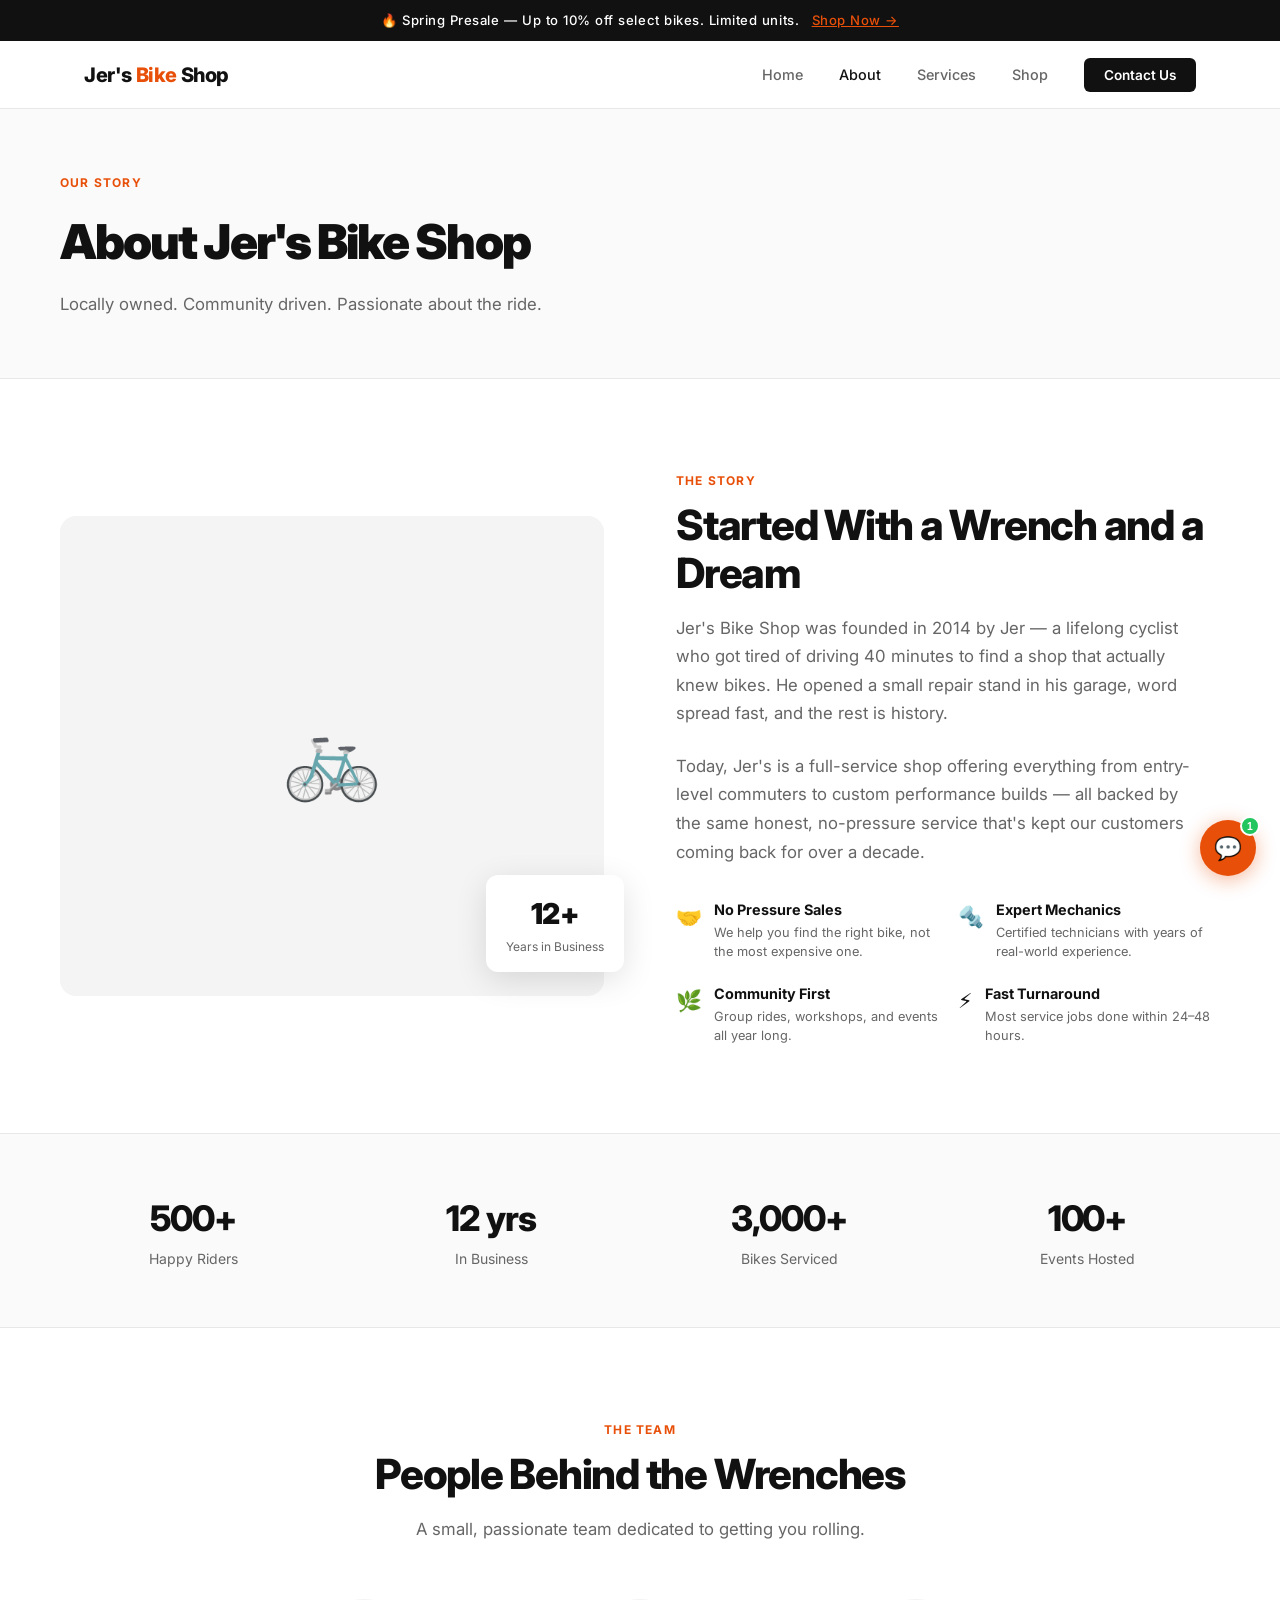
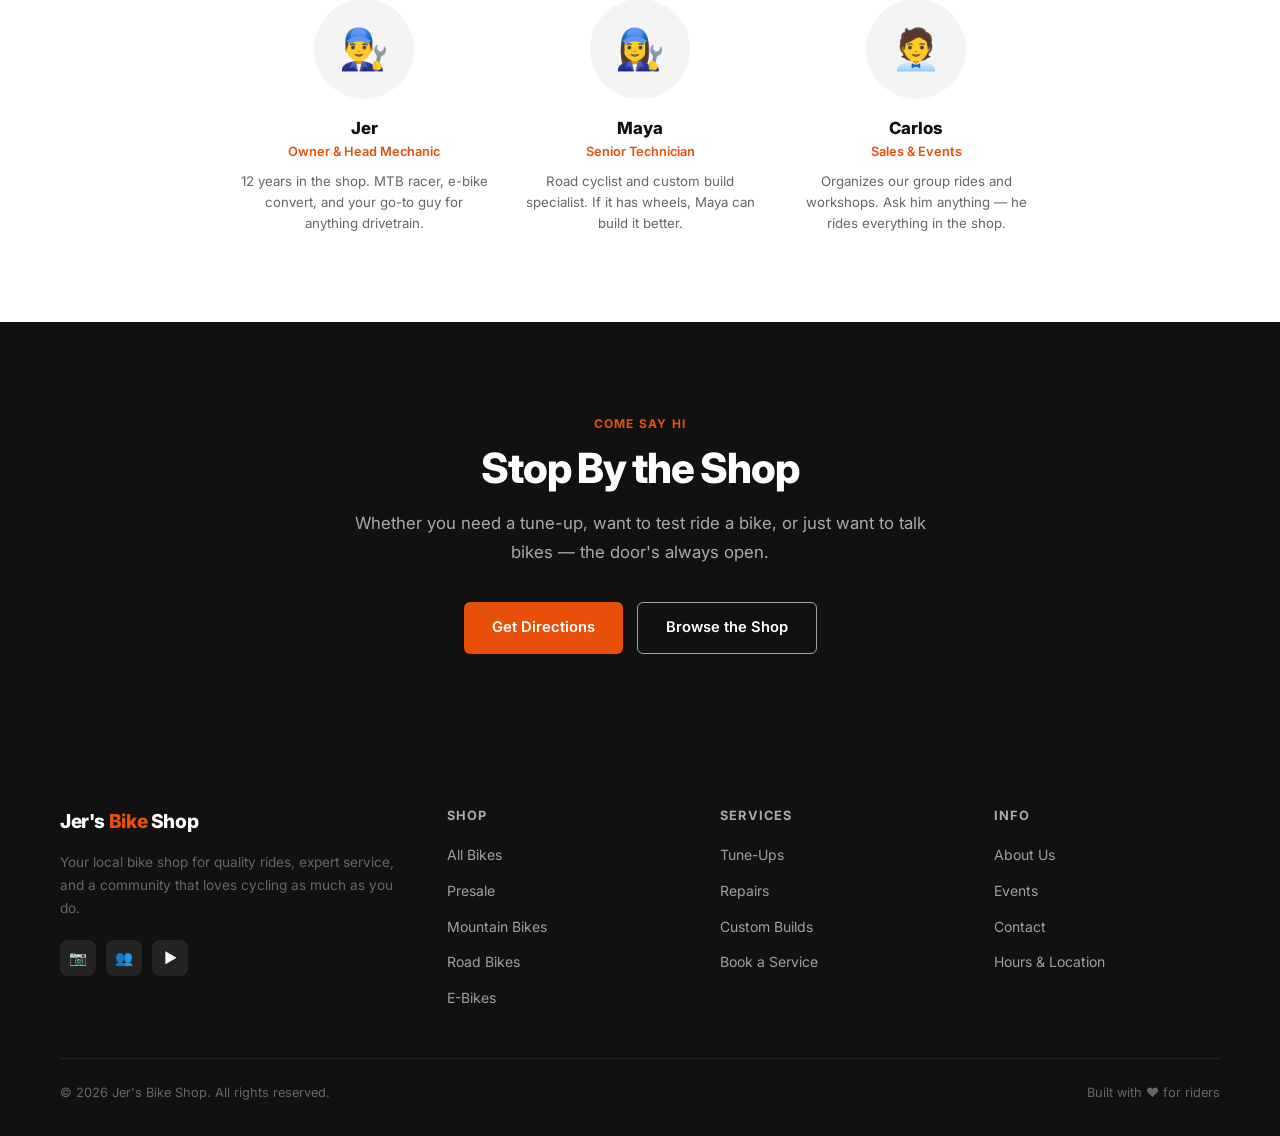
==== about.html @ 380a5f0f "Initial commit — Jer's Bike Shop website - 5-page static site (Home, About, Services, Shop, Contact)" ====
<!DOCTYPE html>
<html lang="en">
<head>
  <meta charset="UTF-8" />
  <meta name="viewport" content="width=device-width, initial-scale=1.0" />
  <title>About — Jer's Bike Shop</title>
  <meta name="description" content="Learn the story behind Jer's Bike Shop — locally owned, community driven, and passionate about cycling." />
  <link rel="preconnect" href="https://fonts.googleapis.com" />
  <link href="https://fonts.googleapis.com/css2?family=Inter:wght@400;500;600;700;800;900&display=swap" rel="stylesheet" />
  <link rel="stylesheet" href="style.css" />
</head>
<body>

<div class="announcement-bar">
  🔥 Spring Presale — Up to 10% off select bikes. Limited units. <a href="shop.html">Shop Now →</a>
</div>

<nav>
  <div class="nav-inner">
    <a href="index.html" class="nav-logo">Jer's <span>Bike</span> Shop</a>
    <ul class="nav-links">
      <li><a href="index.html">Home</a></li>
      <li><a href="about.html" class="active">About</a></li>
      <li><a href="services.html">Services</a></li>
      <li><a href="shop.html">Shop</a></li>
      <li><a href="contact.html" class="nav-cta">Contact Us</a></li>
    </ul>
    <div class="hamburger" onclick="toggleMenu()">
      <span></span><span></span><span></span>
    </div>
  </div>
</nav>
<div class="mobile-menu" id="mobileMenu">
  <a href="index.html">Home</a>
  <a href="about.html">About</a>
  <a href="services.html">Services</a>
  <a href="shop.html">Shop</a>
  <a href="contact.html">Contact Us</a>
</div>

<div class="page-hero">
  <div class="page-hero-inner">
    <div class="section-label">Our Story</div>
    <h1>About Jer's Bike Shop</h1>
    <p>Locally owned. Community driven. Passionate about the ride.</p>
  </div>
</div>

<!-- Story -->
<section class="section">
  <div class="container">
    <div class="about-grid">
      <div class="about-img">
        🚲
        <div class="about-badge">
          <div class="about-badge-num">12+</div>
          <div class="about-badge-label">Years in Business</div>
        </div>
      </div>
      <div class="about-text">
        <div class="section-label">The Story</div>
        <h2 class="section-title">Started With a Wrench and a Dream</h2>
        <p class="section-sub">
          Jer's Bike Shop was founded in 2014 by Jer — a lifelong cyclist who got tired of driving 40 minutes to find a shop that actually knew bikes. He opened a small repair stand in his garage, word spread fast, and the rest is history.
        </p>
        <p class="section-sub" style="margin-top: 16px;">
          Today, Jer's is a full-service shop offering everything from entry-level commuters to custom performance builds — all backed by the same honest, no-pressure service that's kept our customers coming back for over a decade.
        </p>
        <div class="about-values">
          <div class="value-item">
            <div class="value-icon">🤝</div>
            <div>
              <div class="value-name">No Pressure Sales</div>
              <div class="value-desc">We help you find the right bike, not the most expensive one.</div>
            </div>
          </div>
          <div class="value-item">
            <div class="value-icon">🔩</div>
            <div>
              <div class="value-name">Expert Mechanics</div>
              <div class="value-desc">Certified technicians with years of real-world experience.</div>
            </div>
          </div>
          <div class="value-item">
            <div class="value-icon">🌿</div>
            <div>
              <div class="value-name">Community First</div>
              <div class="value-desc">Group rides, workshops, and events all year long.</div>
            </div>
          </div>
          <div class="value-item">
            <div class="value-icon">⚡</div>
            <div>
              <div class="value-name">Fast Turnaround</div>
              <div class="value-desc">Most service jobs done within 24–48 hours.</div>
            </div>
          </div>
        </div>
      </div>
    </div>
  </div>
</section>

<hr class="divider" />

<!-- Numbers -->
<section class="section-sm" style="background: var(--gray-50);">
  <div class="container">
    <div style="display: grid; grid-template-columns: repeat(4, 1fr); gap: 32px; text-align: center;">
      <div>
        <div class="hero-stat-num" style="font-size: 2.2rem;">500+</div>
        <div class="hero-stat-label" style="font-size: 0.875rem;">Happy Riders</div>
      </div>
      <div>
        <div class="hero-stat-num" style="font-size: 2.2rem;">12 yrs</div>
        <div class="hero-stat-label" style="font-size: 0.875rem;">In Business</div>
      </div>
      <div>
        <div class="hero-stat-num" style="font-size: 2.2rem;">3,000+</div>
        <div class="hero-stat-label" style="font-size: 0.875rem;">Bikes Serviced</div>
      </div>
      <div>
        <div class="hero-stat-num" style="font-size: 2.2rem;">100+</div>
        <div class="hero-stat-label" style="font-size: 0.875rem;">Events Hosted</div>
      </div>
    </div>
  </div>
</section>

<hr class="divider" />

<!-- Team -->
<section class="section">
  <div class="container">
    <div class="section-header center">
      <div class="section-label">The Team</div>
      <h2 class="section-title">People Behind the Wrenches</h2>
      <p class="section-sub">A small, passionate team dedicated to getting you rolling.</p>
    </div>
    <div style="display: grid; grid-template-columns: repeat(auto-fill, minmax(220px, 1fr)); gap: 28px; max-width: 800px; margin: 0 auto;">

      <div style="text-align: center;">
        <div style="width: 100px; height: 100px; border-radius: 50%; background: var(--gray-100); display: flex; align-items: center; justify-content: center; font-size: 2.5rem; margin: 0 auto 16px;">👨‍🔧</div>
        <div style="font-weight: 800; font-size: 1.05rem;">Jer</div>
        <div style="font-size: 0.8rem; color: var(--accent); font-weight: 600; margin-bottom: 8px;">Owner & Head Mechanic</div>
        <div style="font-size: 0.83rem; color: var(--gray-600); line-height: 1.6;">12 years in the shop. MTB racer, e-bike convert, and your go-to guy for anything drivetrain.</div>
      </div>

      <div style="text-align: center;">
        <div style="width: 100px; height: 100px; border-radius: 50%; background: var(--gray-100); display: flex; align-items: center; justify-content: center; font-size: 2.5rem; margin: 0 auto 16px;">👩‍🔧</div>
        <div style="font-weight: 800; font-size: 1.05rem;">Maya</div>
        <div style="font-size: 0.8rem; color: var(--accent); font-weight: 600; margin-bottom: 8px;">Senior Technician</div>
        <div style="font-size: 0.83rem; color: var(--gray-600); line-height: 1.6;">Road cyclist and custom build specialist. If it has wheels, Maya can build it better.</div>
      </div>

      <div style="text-align: center;">
        <div style="width: 100px; height: 100px; border-radius: 50%; background: var(--gray-100); display: flex; align-items: center; justify-content: center; font-size: 2.5rem; margin: 0 auto 16px;">🧑‍💼</div>
        <div style="font-weight: 800; font-size: 1.05rem;">Carlos</div>
        <div style="font-size: 0.8rem; color: var(--accent); font-weight: 600; margin-bottom: 8px;">Sales & Events</div>
        <div style="font-size: 0.83rem; color: var(--gray-600); line-height: 1.6;">Organizes our group rides and workshops. Ask him anything — he rides everything in the shop.</div>
      </div>

    </div>
  </div>
</section>

<!-- CTA -->
<section class="section" style="background: var(--black); color: var(--white); text-align: center;">
  <div class="container" style="max-width: 600px;">
    <div class="section-label" style="color: var(--accent);">Come Say Hi</div>
    <h2 class="section-title" style="color: var(--white);">Stop By the Shop</h2>
    <p style="color: var(--gray-400); margin-bottom: 36px; font-size: 1.05rem; line-height: 1.7;">Whether you need a tune-up, want to test ride a bike, or just want to talk bikes — the door's always open.</p>
    <div style="display: flex; gap: 14px; justify-content: center; flex-wrap: wrap;">
      <a href="contact.html" class="btn btn-primary">Get Directions</a>
      <a href="shop.html" class="btn btn-outline-white">Browse the Shop</a>
    </div>
  </div>
</section>

<footer>
  <div class="footer-inner">
    <div class="footer-top">
      <div class="footer-brand">
        <a href="index.html" class="nav-logo">Jer's <span>Bike</span> Shop</a>
        <p>Your local bike shop for quality rides, expert service, and a community that loves cycling as much as you do.</p>
        <div class="social-links">
          <a href="#" class="social-link" title="Instagram">📷</a>
          <a href="#" class="social-link" title="Facebook">👥</a>
          <a href="#" class="social-link" title="YouTube">▶️</a>
        </div>
      </div>
      <div class="footer-col">
        <h4>Shop</h4>
        <ul>
          <li><a href="shop.html">All Bikes</a></li>
          <li><a href="shop.html">Presale</a></li>
          <li><a href="shop.html">Mountain Bikes</a></li>
          <li><a href="shop.html">Road Bikes</a></li>
          <li><a href="shop.html">E-Bikes</a></li>
        </ul>
      </div>
      <div class="footer-col">
        <h4>Services</h4>
        <ul>
          <li><a href="services.html">Tune-Ups</a></li>
          <li><a href="services.html">Repairs</a></li>
          <li><a href="services.html">Custom Builds</a></li>
          <li><a href="services.html">Book a Service</a></li>
        </ul>
      </div>
      <div class="footer-col">
        <h4>Info</h4>
        <ul>
          <li><a href="about.html">About Us</a></li>
          <li><a href="index.html#events">Events</a></li>
          <li><a href="contact.html">Contact</a></li>
          <li><a href="contact.html">Hours & Location</a></li>
        </ul>
      </div>
    </div>
    <div class="footer-bottom">
      <span>© 2026 Jer's Bike Shop. All rights reserved.</span>
      <span>Built with ❤️ for riders</span>
    </div>
  </div>
</footer>

<div class="toast" id="toast"><span class="toast-icon">✅</span><span id="toast-msg"></span></div>
<script src="script.js"></script>
</body>
</html>
---- style.css ----
/* ===== RESET & BASE ===== */
*, *::before, *::after { box-sizing: border-box; margin: 0; padding: 0; }

:root {
  --black: #111111;
  --white: #FFFFFF;
  --gray-50: #FAFAFA;
  --gray-100: #F4F4F4;
  --gray-200: #E8E8E8;
  --gray-400: #AAAAAA;
  --gray-600: #666666;
  --accent: #E8500A;
  --accent-dark: #C44008;
  --radius: 6px;
  --shadow: 0 2px 12px rgba(0,0,0,0.08);
  --shadow-lg: 0 8px 32px rgba(0,0,0,0.12);
  --font: 'Inter', system-ui, -apple-system, sans-serif;
  --max-width: 1160px;
  --nav-height: 68px;
}

html { scroll-behavior: smooth; }
body { font-family: var(--font); color: var(--black); background: var(--white); line-height: 1.6; }

a { color: inherit; text-decoration: none; }
img { display: block; max-width: 100%; }
ul { list-style: none; }

/* ===== ANNOUNCEMENT BAR ===== */
.announcement-bar {
  background: var(--black);
  color: var(--white);
  text-align: center;
  padding: 10px 20px;
  font-size: 0.82rem;
  letter-spacing: 0.04em;
  font-weight: 500;
}
.announcement-bar a { color: var(--accent); text-decoration: underline; margin-left: 8px; }

/* ===== NAV ===== */
nav {
  position: sticky;
  top: 0;
  z-index: 100;
  background: rgba(255,255,255,0.96);
  backdrop-filter: blur(8px);
  border-bottom: 1px solid var(--gray-200);
  height: var(--nav-height);
}
.nav-inner {
  max-width: var(--max-width);
  margin: 0 auto;
  padding: 0 24px;
  height: 100%;
  display: flex;
  align-items: center;
  justify-content: space-between;
}
.nav-logo {
  font-size: 1.25rem;
  font-weight: 800;
  letter-spacing: -0.02em;
}
.nav-logo span { color: var(--accent); }
.nav-links {
  display: flex;
  gap: 36px;
  font-size: 0.9rem;
  font-weight: 500;
}
.nav-links a { color: var(--gray-600); transition: color 0.2s; }
.nav-links a:hover, .nav-links a.active { color: var(--black); }
.nav-cta {
  background: var(--black);
  color: var(--white) !important;
  padding: 9px 20px;
  border-radius: var(--radius);
  font-size: 0.85rem !important;
  font-weight: 600 !important;
  transition: background 0.2s !important;
}
.nav-cta:hover { background: var(--accent) !important; color: var(--white) !important; }

.hamburger {
  display: none;
  flex-direction: column;
  gap: 5px;
  cursor: pointer;
  padding: 4px;
}
.hamburger span {
  display: block;
  width: 24px;
  height: 2px;
  background: var(--black);
  border-radius: 2px;
  transition: all 0.3s;
}
.mobile-menu {
  display: none;
  position: fixed;
  top: var(--nav-height);
  left: 0; right: 0;
  background: var(--white);
  border-bottom: 1px solid var(--gray-200);
  padding: 20px 24px;
  z-index: 99;
  flex-direction: column;
  gap: 20px;
}
.mobile-menu.open { display: flex; }
.mobile-menu a { font-size: 1rem; font-weight: 500; color: var(--black); }

/* ===== BUTTONS ===== */
.btn {
  display: inline-flex;
  align-items: center;
  gap: 8px;
  padding: 13px 28px;
  border-radius: var(--radius);
  font-weight: 600;
  font-size: 0.92rem;
  cursor: pointer;
  border: none;
  transition: all 0.2s;
  text-align: center;
}
.btn-primary { background: var(--accent); color: var(--white); }
.btn-primary:hover { background: var(--accent-dark); transform: translateY(-1px); }
.btn-dark { background: var(--black); color: var(--white); }
.btn-dark:hover { background: #333; transform: translateY(-1px); }
.btn-outline { background: transparent; color: var(--black); border: 1.5px solid var(--black); }
.btn-outline:hover { background: var(--black); color: var(--white); }
.btn-outline-white { background: transparent; color: var(--white); border: 1.5px solid rgba(255,255,255,0.6); }
.btn-outline-white:hover { background: rgba(255,255,255,0.15); }

/* ===== SECTION LAYOUT ===== */
.section { padding: 88px 24px; }
.section-sm { padding: 56px 24px; }
.container { max-width: var(--max-width); margin: 0 auto; }

.section-label {
  display: inline-block;
  font-size: 0.75rem;
  font-weight: 700;
  letter-spacing: 0.1em;
  text-transform: uppercase;
  color: var(--accent);
  margin-bottom: 12px;
}
.section-title {
  font-size: clamp(1.8rem, 4vw, 2.6rem);
  font-weight: 800;
  letter-spacing: -0.03em;
  line-height: 1.15;
  margin-bottom: 16px;
}
.section-sub {
  font-size: 1.05rem;
  color: var(--gray-600);
  max-width: 520px;
  line-height: 1.7;
}
.section-header { margin-bottom: 56px; }
.section-header.center { text-align: center; }
.section-header.center .section-sub { margin: 0 auto; }

/* ===== HERO ===== */
.hero {
  min-height: calc(100vh - var(--nav-height) - 42px);
  background: var(--gray-50);
  display: flex;
  align-items: center;
  padding: 80px 24px;
  position: relative;
  overflow: hidden;
}
.hero::before {
  content: '';
  position: absolute;
  right: -100px;
  top: -100px;
  width: 600px;
  height: 600px;
  background: radial-gradient(circle, rgba(232,80,10,0.06) 0%, transparent 70%);
  pointer-events: none;
}
.hero-inner {
  max-width: var(--max-width);
  margin: 0 auto;
  display: grid;
  grid-template-columns: 1fr 1fr;
  gap: 64px;
  align-items: center;
  width: 100%;
}
.hero-badge {
  display: inline-flex;
  align-items: center;
  gap: 8px;
  background: var(--white);
  border: 1px solid var(--gray-200);
  border-radius: 20px;
  padding: 6px 14px;
  font-size: 0.8rem;
  font-weight: 600;
  margin-bottom: 24px;
  box-shadow: var(--shadow);
}
.hero-badge .dot { width: 8px; height: 8px; background: #22C55E; border-radius: 50%; }
.hero h1 {
  font-size: clamp(2.4rem, 5.5vw, 4rem);
  font-weight: 900;
  letter-spacing: -0.04em;
  line-height: 1.05;
  margin-bottom: 20px;
}
.hero h1 em { font-style: normal; color: var(--accent); }
.hero p {
  font-size: 1.1rem;
  color: var(--gray-600);
  margin-bottom: 36px;
  line-height: 1.7;
  max-width: 440px;
}
.hero-actions { display: flex; gap: 14px; flex-wrap: wrap; }
.hero-stats {
  display: flex;
  gap: 32px;
  margin-top: 48px;
  padding-top: 32px;
  border-top: 1px solid var(--gray-200);
}
.hero-stat-num {
  font-size: 1.6rem;
  font-weight: 800;
  letter-spacing: -0.03em;
}
.hero-stat-label { font-size: 0.8rem; color: var(--gray-600); margin-top: 2px; }

.hero-visual {
  position: relative;
  height: 480px;
  background: var(--gray-100);
  border-radius: 16px;
  overflow: hidden;
  display: flex;
  align-items: center;
  justify-content: center;
}
.hero-visual svg { opacity: 0.12; }
.hero-visual-badge {
  position: absolute;
  bottom: 24px;
  left: 24px;
  background: var(--white);
  border-radius: 10px;
  padding: 14px 18px;
  box-shadow: var(--shadow-lg);
  display: flex;
  align-items: center;
  gap: 12px;
}
.hero-visual-badge .icon {
  width: 40px; height: 40px;
  background: var(--accent);
  border-radius: 8px;
  display: flex;
  align-items: center;
  justify-content: center;
  color: white;
  font-size: 1.2rem;
}
.hero-visual-badge strong { display: block; font-size: 0.9rem; }
.hero-visual-badge span { font-size: 0.75rem; color: var(--gray-600); }
.presale-tag {
  position: absolute;
  top: 24px;
  right: 24px;
  background: var(--accent);
  color: white;
  font-size: 0.75rem;
  font-weight: 700;
  padding: 6px 12px;
  border-radius: 20px;
  letter-spacing: 0.05em;
}

/* ===== PRODUCT CARDS ===== */
.products-grid {
  display: grid;
  grid-template-columns: repeat(auto-fill, minmax(280px, 1fr));
  gap: 24px;
}
.product-card {
  background: var(--white);
  border: 1px solid var(--gray-200);
  border-radius: 12px;
  overflow: hidden;
  transition: box-shadow 0.2s, transform 0.2s;
}
.product-card:hover { box-shadow: var(--shadow-lg); transform: translateY(-3px); }
.product-img {
  height: 220px;
  background: var(--gray-100);
  display: flex;
  align-items: center;
  justify-content: center;
  position: relative;
  font-size: 4rem;
}
.product-badges {
  position: absolute;
  top: 12px;
  left: 12px;
  display: flex;
  flex-direction: column;
  gap: 6px;
}
.badge {
  font-size: 0.7rem;
  font-weight: 700;
  padding: 4px 10px;
  border-radius: 4px;
  letter-spacing: 0.06em;
  text-transform: uppercase;
}
.badge-presale { background: var(--accent); color: white; }
.badge-new { background: var(--black); color: white; }
.badge-sale { background: #22C55E; color: white; }
.badge-sold-out { background: var(--gray-400); color: white; }

.product-info { padding: 18px 20px 20px; }
.product-category { font-size: 0.72rem; color: var(--gray-400); font-weight: 600; text-transform: uppercase; letter-spacing: 0.08em; margin-bottom: 6px; }
.product-name { font-size: 1rem; font-weight: 700; margin-bottom: 10px; line-height: 1.3; }
.product-price {
  display: flex;
  align-items: center;
  gap: 10px;
  margin-bottom: 16px;
}
.price-current { font-size: 1.1rem; font-weight: 800; }
.price-original { font-size: 0.9rem; color: var(--gray-400); text-decoration: line-through; }
.price-save { font-size: 0.75rem; color: #22C55E; font-weight: 700; }
.product-card .btn { width: 100%; justify-content: center; padding: 11px; }

/* ===== SERVICES ===== */
.services-grid {
  display: grid;
  grid-template-columns: repeat(auto-fill, minmax(260px, 1fr));
  gap: 24px;
}
.service-card {
  background: var(--gray-50);
  border: 1px solid var(--gray-200);
  border-radius: 12px;
  padding: 28px;
  transition: all 0.2s;
}
.service-card:hover { border-color: var(--accent); background: white; box-shadow: var(--shadow); }
.service-icon {
  font-size: 1.8rem;
  margin-bottom: 16px;
}
.service-name { font-size: 1rem; font-weight: 700; margin-bottom: 6px; }
.service-desc { font-size: 0.875rem; color: var(--gray-600); line-height: 1.6; margin-bottom: 16px; }
.service-price { font-size: 1.1rem; font-weight: 800; color: var(--accent); }
.service-price span { font-size: 0.8rem; font-weight: 500; color: var(--gray-600); }

/* ===== EVENTS ===== */
.events-grid {
  display: grid;
  grid-template-columns: repeat(auto-fill, minmax(300px, 1fr));
  gap: 24px;
}
.event-card {
  background: var(--white);
  border: 1px solid var(--gray-200);
  border-radius: 12px;
  overflow: hidden;
  display: flex;
  flex-direction: column;
}
.event-header {
  background: var(--black);
  color: var(--white);
  padding: 20px 24px;
  display: flex;
  align-items: flex-start;
  gap: 16px;
}
.event-date {
  background: var(--accent);
  border-radius: 8px;
  padding: 8px 14px;
  text-align: center;
  min-width: 56px;
  flex-shrink: 0;
}
.event-date .day { font-size: 1.5rem; font-weight: 900; line-height: 1; }
.event-date .month { font-size: 0.7rem; font-weight: 700; text-transform: uppercase; letter-spacing: 0.05em; }
.event-meta { flex: 1; }
.event-type {
  font-size: 0.7rem;
  font-weight: 700;
  letter-spacing: 0.1em;
  text-transform: uppercase;
  color: var(--gray-400);
  margin-bottom: 6px;
}
.event-name { font-size: 1rem; font-weight: 700; line-height: 1.3; }
.event-body { padding: 20px 24px; flex: 1; display: flex; flex-direction: column; gap: 10px; }
.event-detail { display: flex; align-items: center; gap: 8px; font-size: 0.85rem; color: var(--gray-600); }
.event-detail svg { flex-shrink: 0; color: var(--accent); }
.event-desc { font-size: 0.875rem; color: var(--gray-600); line-height: 1.6; }
.event-footer { padding: 16px 24px; border-top: 1px solid var(--gray-200); }
.event-footer .btn { width: 100%; justify-content: center; }

/* ===== NEWSLETTER ===== */
.newsletter {
  background: var(--black);
  color: var(--white);
}
.newsletter-inner {
  display: grid;
  grid-template-columns: 1fr 1fr;
  gap: 64px;
  align-items: center;
}
.newsletter h2 {
  font-size: clamp(1.6rem, 3vw, 2.2rem);
  font-weight: 800;
  letter-spacing: -0.03em;
  margin-bottom: 12px;
}
.newsletter p { color: var(--gray-400); line-height: 1.7; }
.newsletter-form { display: flex; gap: 12px; }
.newsletter-form input {
  flex: 1;
  padding: 13px 18px;
  border-radius: var(--radius);
  border: 1.5px solid rgba(255,255,255,0.15);
  background: rgba(255,255,255,0.06);
  color: var(--white);
  font-size: 0.9rem;
  outline: none;
  transition: border-color 0.2s;
}
.newsletter-form input::placeholder { color: var(--gray-600); }
.newsletter-form input:focus { border-color: var(--accent); }
.newsletter-note { font-size: 0.78rem; color: var(--gray-600); margin-top: 10px; }

/* ===== TESTIMONIALS ===== */
.testimonials-grid {
  display: grid;
  grid-template-columns: repeat(auto-fill, minmax(280px, 1fr));
  gap: 24px;
}
.testimonial-card {
  background: var(--gray-50);
  border: 1px solid var(--gray-200);
  border-radius: 12px;
  padding: 28px;
}
.stars { color: #FBBF24; font-size: 0.9rem; margin-bottom: 14px; letter-spacing: 2px; }
.testimonial-text { font-size: 0.925rem; line-height: 1.7; color: var(--black); margin-bottom: 20px; font-style: italic; }
.testimonial-author { display: flex; align-items: center; gap: 12px; }
.author-avatar {
  width: 40px; height: 40px;
  border-radius: 50%;
  background: var(--gray-200);
  display: flex;
  align-items: center;
  justify-content: center;
  font-weight: 700;
  font-size: 0.85rem;
  color: var(--black);
}
.author-name { font-weight: 700; font-size: 0.875rem; }
.author-since { font-size: 0.75rem; color: var(--gray-400); }

/* ===== CONTACT ===== */
.contact-grid {
  display: grid;
  grid-template-columns: 1fr 1.2fr;
  gap: 64px;
  align-items: start;
}
.contact-info h2 {
  font-size: clamp(1.6rem, 3vw, 2.2rem);
  font-weight: 800;
  letter-spacing: -0.03em;
  margin-bottom: 16px;
}
.contact-info p { color: var(--gray-600); line-height: 1.7; margin-bottom: 36px; }
.contact-details { display: flex; flex-direction: column; gap: 20px; }
.contact-item { display: flex; gap: 14px; align-items: flex-start; }
.contact-item-icon {
  width: 40px; height: 40px;
  background: var(--gray-100);
  border-radius: 8px;
  display: flex;
  align-items: center;
  justify-content: center;
  font-size: 1rem;
  flex-shrink: 0;
}
.contact-item-label { font-size: 0.75rem; color: var(--gray-400); font-weight: 600; text-transform: uppercase; letter-spacing: 0.06em; margin-bottom: 3px; }
.contact-item-value { font-size: 0.9rem; font-weight: 600; }
.hours-grid { display: grid; grid-template-columns: 1fr 1fr; gap: 4px 16px; margin-top: 6px; }
.hours-row { font-size: 0.82rem; color: var(--gray-600); }
.hours-row strong { color: var(--black); }

.contact-form { background: var(--gray-50); border: 1px solid var(--gray-200); border-radius: 16px; padding: 36px; }
.form-group { margin-bottom: 20px; }
.form-row { display: grid; grid-template-columns: 1fr 1fr; gap: 16px; }
label { display: block; font-size: 0.8rem; font-weight: 600; margin-bottom: 7px; color: var(--black); }
input[type="text"], input[type="email"], input[type="tel"], select, textarea {
  width: 100%;
  padding: 12px 16px;
  border: 1.5px solid var(--gray-200);
  border-radius: var(--radius);
  font-family: var(--font);
  font-size: 0.9rem;
  background: var(--white);
  color: var(--black);
  outline: none;
  transition: border-color 0.2s;
}
input:focus, select:focus, textarea:focus { border-color: var(--accent); }
textarea { resize: vertical; min-height: 120px; }
select { appearance: none; cursor: pointer; }
.form-submit .btn { width: 100%; justify-content: center; }

/* ===== MAP PLACEHOLDER ===== */
.map-placeholder {
  height: 260px;
  background: var(--gray-100);
  border-radius: 12px;
  display: flex;
  flex-direction: column;
  align-items: center;
  justify-content: center;
  gap: 10px;
  margin-top: 32px;
  color: var(--gray-400);
  font-size: 0.875rem;
  border: 1px solid var(--gray-200);
}
.map-placeholder .map-icon { font-size: 2rem; }

/* ===== ABOUT ===== */
.about-grid {
  display: grid;
  grid-template-columns: 1fr 1fr;
  gap: 72px;
  align-items: center;
}
.about-img {
  height: 480px;
  background: var(--gray-100);
  border-radius: 16px;
  display: flex;
  align-items: center;
  justify-content: center;
  font-size: 5rem;
  position: relative;
}
.about-img .about-badge {
  position: absolute;
  bottom: 24px;
  right: -20px;
  background: var(--white);
  border-radius: 12px;
  padding: 16px 20px;
  box-shadow: var(--shadow-lg);
  text-align: center;
}
.about-badge-num { font-size: 1.8rem; font-weight: 900; letter-spacing: -0.03em; }
.about-badge-label { font-size: 0.75rem; color: var(--gray-600); }
.about-text { }
.about-text .section-sub { margin-bottom: 24px; }
.about-values { display: grid; grid-template-columns: 1fr 1fr; gap: 20px; margin-top: 32px; }
.value-item { display: flex; gap: 12px; align-items: flex-start; }
.value-icon { font-size: 1.3rem; flex-shrink: 0; margin-top: 2px; }
.value-name { font-weight: 700; font-size: 0.9rem; margin-bottom: 2px; }
.value-desc { font-size: 0.8rem; color: var(--gray-600); line-height: 1.5; }

/* ===== PAGE HERO ===== */
.page-hero {
  background: var(--gray-50);
  border-bottom: 1px solid var(--gray-200);
  padding: 60px 24px;
}
.page-hero-inner { max-width: var(--max-width); margin: 0 auto; }
.page-hero h1 {
  font-size: clamp(2rem, 4vw, 3rem);
  font-weight: 900;
  letter-spacing: -0.04em;
  margin-bottom: 10px;
}
.page-hero p { color: var(--gray-600); font-size: 1.05rem; }

/* ===== SHOP FILTER ===== */
.shop-controls {
  display: flex;
  gap: 12px;
  flex-wrap: wrap;
  margin-bottom: 36px;
  align-items: center;
}
.filter-btn {
  padding: 8px 18px;
  border-radius: 20px;
  border: 1.5px solid var(--gray-200);
  background: transparent;
  font-size: 0.85rem;
  font-weight: 500;
  cursor: pointer;
  transition: all 0.2s;
  font-family: var(--font);
  color: var(--gray-600);
}
.filter-btn:hover, .filter-btn.active { border-color: var(--black); background: var(--black); color: var(--white); }
.shop-sort { margin-left: auto; }
.shop-sort select { width: auto; padding: 8px 14px; font-size: 0.85rem; }

/* ===== FOOTER ===== */
footer {
  background: var(--black);
  color: var(--white);
  padding: 64px 24px 32px;
}
.footer-inner {
  max-width: var(--max-width);
  margin: 0 auto;
}
.footer-top {
  display: grid;
  grid-template-columns: 1.5fr 1fr 1fr 1fr;
  gap: 48px;
  margin-bottom: 48px;
}
.footer-brand .nav-logo { font-size: 1.2rem; margin-bottom: 14px; display: block; }
.footer-brand p { font-size: 0.85rem; color: var(--gray-600); line-height: 1.7; margin-bottom: 20px; }
.social-links { display: flex; gap: 10px; }
.social-link {
  width: 36px; height: 36px;
  border-radius: 8px;
  background: rgba(255,255,255,0.08);
  display: flex;
  align-items: center;
  justify-content: center;
  font-size: 0.9rem;
  transition: background 0.2s;
}
.social-link:hover { background: var(--accent); }
.footer-col h4 { font-size: 0.8rem; font-weight: 700; text-transform: uppercase; letter-spacing: 0.08em; color: var(--gray-400); margin-bottom: 16px; }
.footer-col ul { display: flex; flex-direction: column; gap: 10px; }
.footer-col li a { font-size: 0.875rem; color: rgba(255,255,255,0.6); transition: color 0.2s; }
.footer-col li a:hover { color: var(--white); }
.footer-bottom {
  border-top: 1px solid rgba(255,255,255,0.08);
  padding-top: 24px;
  display: flex;
  justify-content: space-between;
  align-items: center;
  font-size: 0.8rem;
  color: var(--gray-600);
}
.footer-bottom a { color: var(--gray-400); }
.footer-bottom a:hover { color: var(--white); }

/* ===== TOAST ===== */
.toast {
  position: fixed;
  bottom: 24px;
  right: 24px;
  background: var(--black);
  color: var(--white);
  padding: 14px 22px;
  border-radius: 10px;
  font-size: 0.875rem;
  font-weight: 500;
  box-shadow: var(--shadow-lg);
  z-index: 999;
  display: flex;
  align-items: center;
  gap: 10px;
  transform: translateY(100px);
  opacity: 0;
  transition: all 0.3s;
}
.toast.show { transform: translateY(0); opacity: 1; }
.toast-icon { font-size: 1rem; }

/* ===== DIVIDER ===== */
.divider { border: none; border-top: 1px solid var(--gray-200); margin: 0; }

/* ===== RESPONSIVE ===== */
@media (max-width: 900px) {
  .hero-inner { grid-template-columns: 1fr; }
  .hero-visual { height: 320px; }
  .newsletter-inner { grid-template-columns: 1fr; gap: 32px; }
  .newsletter-form { flex-direction: column; }
  .about-grid { grid-template-columns: 1fr; }
  .about-img .about-badge { right: 24px; }
  .contact-grid { grid-template-columns: 1fr; gap: 40px; }
  .footer-top { grid-template-columns: 1fr 1fr; gap: 32px; }
  .footer-brand { grid-column: 1 / -1; }
  .hero-stats { gap: 24px; }
}
@media (max-width: 640px) {
  .nav-links { display: none; }
  .hamburger { display: flex; }
  .section { padding: 60px 20px; }
  .hero { padding: 48px 20px; min-height: auto; }
  .hero-actions { flex-direction: column; }
  .hero-actions .btn { width: 100%; justify-content: center; }
  .footer-top { grid-template-columns: 1fr; }
  .footer-bottom { flex-direction: column; gap: 10px; text-align: center; }
  .form-row { grid-template-columns: 1fr; }
  .about-values { grid-template-columns: 1fr; }
  .hero-stats { flex-wrap: wrap; gap: 20px; }
}
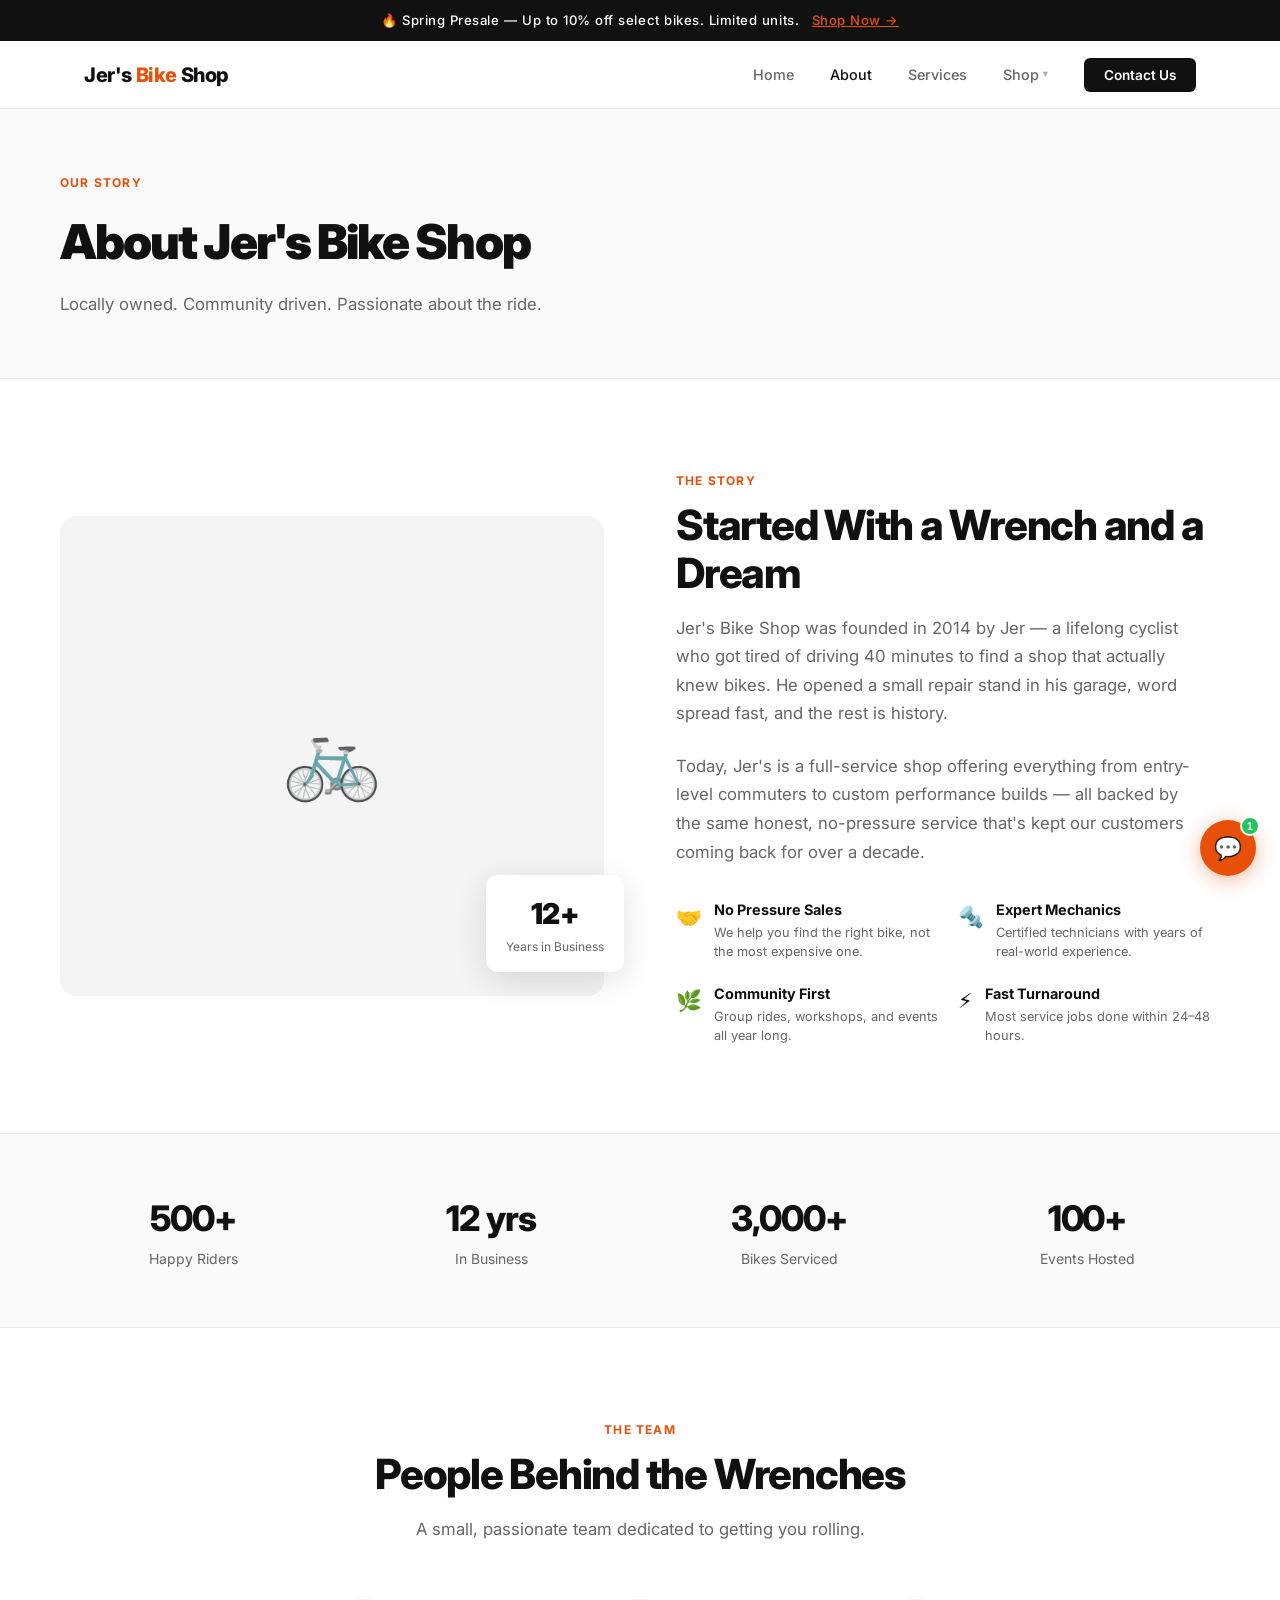
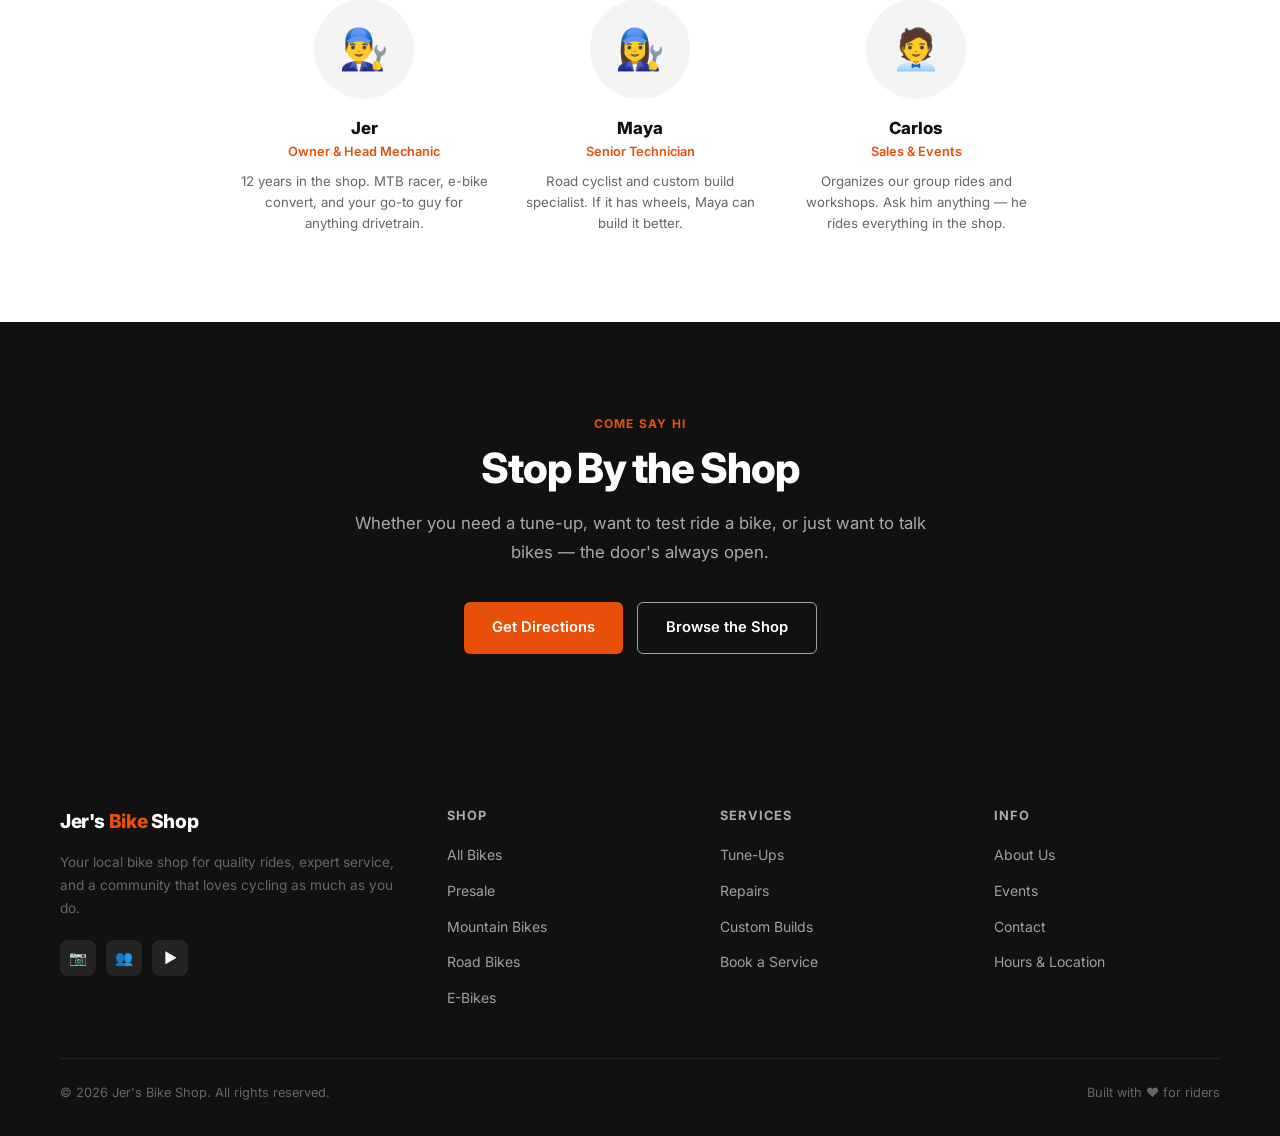
==== commit c22686db: "Add Shop dropdown nav with category filter links" ====
--- a/about.html
+++ b/about.html
@@ -22,7 +22,17 @@
       <li><a href="index.html">Home</a></li>
       <li><a href="about.html" class="active">About</a></li>
       <li><a href="services.html">Services</a></li>
-      <li><a href="shop.html">Shop</a></li>
+      <li class="nav-dropdown">
+          <a href="shop.html">Shop</a>
+          <ul class="dropdown-menu">
+            <li class="dropdown-header"><a href="shop.html">All Bikes</a></li>
+            <li><a href="shop.html?filter=mountain">Mountain Bikes</a></li>
+            <li><a href="shop.html?filter=road">Road Bikes</a></li>
+            <li><a href="shop.html?filter=city">City / Commuter</a></li>
+            <li><a href="shop.html?filter=electric">Electric / E-Bikes</a></li>
+            <li><a href="shop.html?filter=kids">Kids Bikes</a></li>
+          </ul>
+        </li>
       <li><a href="contact.html" class="nav-cta">Contact Us</a></li>
     </ul>
     <div class="hamburger" onclick="toggleMenu()">
--- a/style.css
+++ b/style.css
@@ -82,6 +82,45 @@
 }
 .nav-cta:hover { background: var(--accent) !important; color: var(--white) !important; }
 
+/* Nav Dropdown */
+.nav-dropdown { position: relative; }
+.nav-dropdown > a { display: flex; align-items: center; gap: 4px; }
+.nav-dropdown > a::after { content: '▾'; font-size: 0.65rem; opacity: 0.55; margin-top: 1px; }
+.dropdown-menu {
+  display: none;
+  position: absolute;
+  top: calc(100% + 10px);
+  left: 50%;
+  transform: translateX(-50%);
+  background: var(--white);
+  border: 1px solid var(--gray-200);
+  border-radius: var(--radius);
+  box-shadow: 0 8px 28px rgba(0,0,0,0.1);
+  min-width: 190px;
+  padding: 6px 0;
+  z-index: 200;
+  list-style: none;
+}
+.nav-dropdown:hover .dropdown-menu { display: block; }
+.dropdown-menu li a {
+  display: block;
+  padding: 9px 18px;
+  font-size: 0.875rem;
+  font-weight: 500;
+  color: var(--gray-600);
+  white-space: nowrap;
+  transition: color 0.15s, background 0.15s;
+}
+.dropdown-menu li a:hover { color: var(--accent); background: var(--gray-50); }
+.dropdown-menu li.dropdown-header a {
+  font-weight: 700;
+  color: var(--black);
+  border-bottom: 1px solid var(--gray-200);
+  padding-bottom: 10px;
+  margin-bottom: 2px;
+}
+.dropdown-menu li.dropdown-header a:hover { background: none; color: var(--accent); }
+
 .hamburger {
   display: none;
   flex-direction: column;
